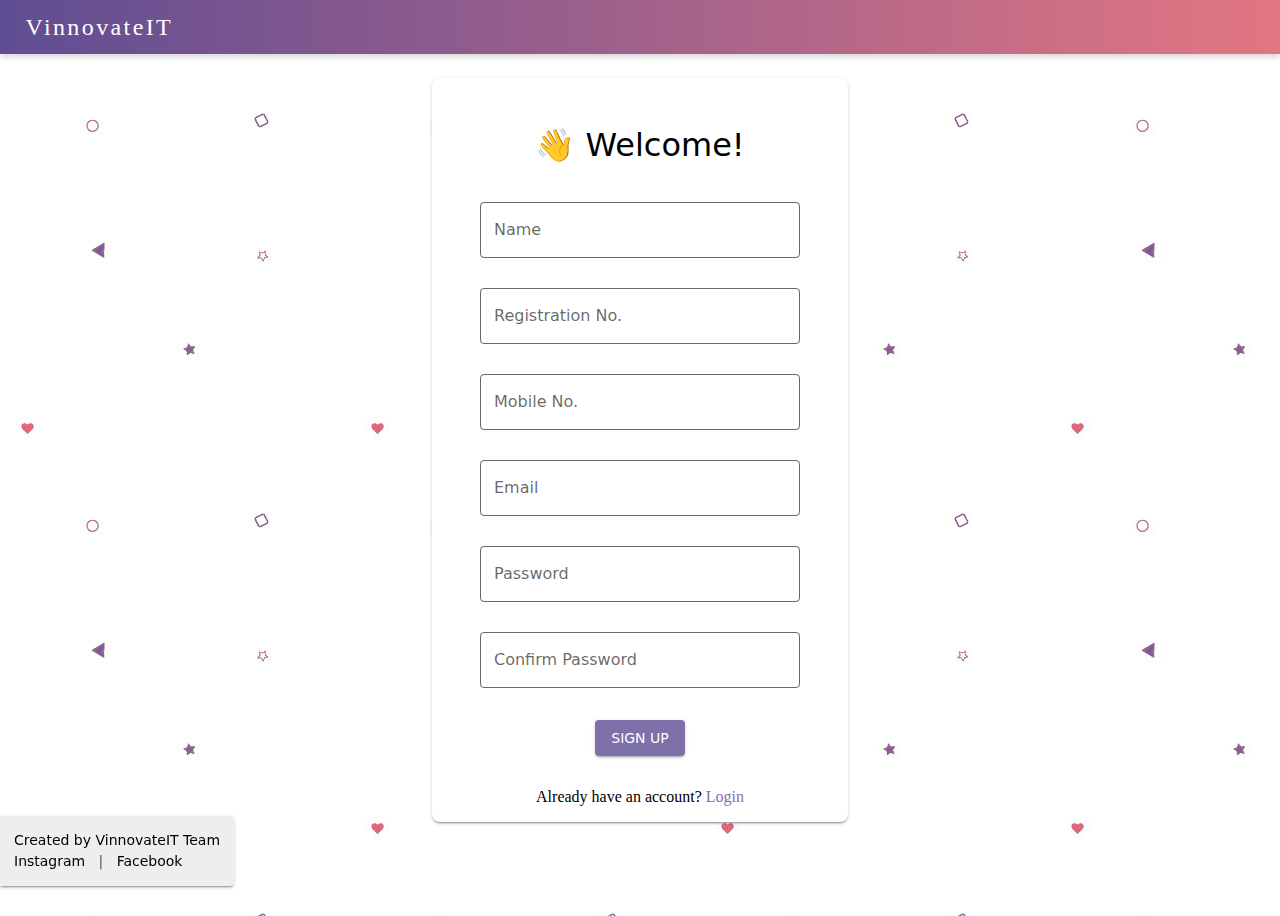
==== register.html @ 1d819ced "signup page created" ====
<html>

<head>
    <title>register</title>
    <meta name="viewport" content="width=device-width, initial-scale=1.0, ,initial-scale=1.0,shrink-to-fit=yes">
    <link href="./res/css/register.css" rel="stylesheet">
    <link href="./res/css/custom-material.css" rel="stylesheet">
</head>

<body>
    <header>
        <div id="head">VinnovateIT</div>
    </header>

    <form class="registration" method="post">
        <h1>👋 Welcome!</h1>

        <label class="pure-material-textfield-outlined">
            <input placeholder=" " type="email" required>
            <span>Name</span>
        </label>

        <label class="pure-material-textfield-outlined">
            <input placeholder=" " type="email" required>
            <span>Registration No.</span>
        </label>

        <label class="pure-material-textfield-outlined">
            <input placeholder=" " type="email" required>
            <span>Mobile No.</span>
        </label>

        <label class="pure-material-textfield-outlined">
            <input placeholder=" " type="email" required>
            <span>Email</span>
        </label>

        <label class="pure-material-textfield-outlined">
            <input placeholder=" " type="password" required>
            <span>Password</span>
        </label>

        <label class="pure-material-textfield-outlined">
            <input placeholder=" " type="Password" required>
            <span>Confirm Password</span>
        </label>

        <button class="pure-material-button-contained" type="submit"
            style="background-color: #5F4D93; opacity: 0.8;">Sign Up</button>

        <div class="done">
            <h1>👌 You're all set!</h1>
            <a class="pure-material-button-text" href="javascript:window.location.reload(true)">Again</a>
        </div>
        <div class="progress">
            <progress class="pure-material-progress-circular" />
        </div>
        <center>
            <div>Already have an account? <a href="log.html" style="color: #5F4D93; opacity: 0.8;"">Login</a></div>
        </center>
    </form>

    <div class=" left-footer"><a href"">Created by VinnovateIT Team</a><br />
                    <a href="#" target="_top">Instagram</a> &nbsp; | &nbsp;
                    <a href="#" target="_top">Facebook</a>
            </div>
</body>

</html>
---- res/css/register.css ----
/* Material Customization */
:root {
    --pure-material-primary-rgb: 255, 191, 0;
    --pure-material-onsurface-rgb: 0, 0, 0;
}

header {
    position: absolute;
    top: 0;
    left: 0;
    width: 100%;
    height: 6%;
    background: transparent linear-gradient(to right, #5F4D93, #E37682) no-repeat padding-box;
    box-shadow: 0px 3px 6px #00000029;
    opacity: 1;
}

#head {
    position: absolute;
    top: 25%;
    left: 2%;
    color: white;
    letter-spacing: 0.1em;
    font-size: 1.5em;
}

body {
    display: flex;
    align-items: center;
    justify-content: center;
    min-height: 100vh;
    background: url("../images/patf.jpg");
}

.registration {
    position: relative;
    border-radius: 8px;
    padding: 16px 48px;
    box-shadow: 0 3px 1px -2px rgba(0, 0, 0, 0.2), 0 2px 2px 0 rgba(0, 0, 0, 0.14), 0 1px 5px 0 rgba(0, 0, 0, 0.12);
    overflow: hidden;
    background-color: white;
}

h1 {
    margin: 32px 0;
    font-family: "Roboto", "Segoe UI", BlinkMacSystemFont, system-ui, -apple-system;
    font-weight: normal;
    text-align: center;
}

.registration>label {
    display: block;
    margin: 24px 0;
    width: 320px;
}

a {
    color: rgb(var(--pure-material-primary-rgb));
    text-decoration: none;
}

a:hover {
    text-decoration: underline;
}

button {
    display: block !important;
    margin: 32px auto;
}

.done,
.progress {
    position: absolute;
    top: 0;
    bottom: 0;
    left: 0;
    right: 0;
    display: flex;
    flex-direction: column;
    align-items: center;
    justify-content: center;
    background-color: white;
    visibility: hidden;
}

.done {
    transition: visibility 0s 1s;
}

.progress {
    opacity: 0;
}

.signed>.progress {
    animation: loading 4s;
}


.left-footer,
.right-footer {
    position: fixed;
    padding: 14px;
    bottom: 14px;
    color: #555;
    background-color: #eee;
    font-family: "Roboto", "Segoe UI", BlinkMacSystemFont, system-ui, -apple-system;
    font-size: 14px;
    line-height: 1.5;
    box-shadow: 0 3px 1px -2px rgba(0, 0, 0, 0.2), 0 2px 2px 0 rgba(0, 0, 0, 0.14), 0 1px 5px 0 rgba(0, 0, 0, 0.12);
}

.left-footer {
    left: 0;
    border-radius: 0 4px 4px 0;
    text-align: left;
}

.right-footer {
    right: 0;
    border-radius: 4px 0 0 4px;
    text-align: right;
}

.left-footer>a,
.right-footer>a {
    color: black;
}

.left-footer>a:hover,
.right-footer>a:hover {
    text-decoration: underline;
}
---- res/css/custom-material.css ----
/* Input Styles */

/* Text Fields */
.pure-material-textfield-outlined {
    --pure-material-safari-helper1: rgb(var(--pure-material-primary-rgb, 33, 150, 243));
    position: relative;
    display: inline-block;
    padding-top: 6px;
    font-family: var(--pure-material-font, "Roboto", "Segoe UI", BlinkMacSystemFont, system-ui, -apple-system);
    font-size: 16px;
    line-height: 1.5;
    overflow: hidden;
}

/* Input, Textarea */
.pure-material-textfield-outlined>input,
.pure-material-textfield-outlined>textarea {
    box-sizing: border-box;
    margin: 0;
    border: solid 1px;
    /* Safari */
    border-color: rgba(var(--pure-material-onsurface-rgb, 0, 0, 0), 0.6);
    border-top-color: transparent;
    border-radius: 4px;
    padding: 15px 13px 15px;
    width: 100%;
    height: inherit;
    color: rgba(var(--pure-material-onsurface-rgb, 0, 0, 0), 0.87);
    background-color: transparent;
    box-shadow: none;
    /* Firefox */
    font-family: inherit;
    font-size: inherit;
    line-height: inherit;
    caret-color: rgb(var(--pure-material-primary-rgb, 33, 150, 243));
    transition: border 0.2s, box-shadow 0.2s;
}

/* Span */
.pure-material-textfield-outlined>input+span,
.pure-material-textfield-outlined>textarea+span {
    position: absolute;
    top: 0;
    left: 0;
    display: flex;
    border-color: rgba(var(--pure-material-onsurface-rgb, 0, 0, 0), 0.6);
    width: 100%;
    max-height: 100%;
    color: rgba(var(--pure-material-onsurface-rgb, 0, 0, 0), 0.6);
    font-size: 75%;
    line-height: 15px;
    cursor: text;
    transition: color 0.2s, font-size 0.2s, line-height 0.2s;
}

/* Corners */
.pure-material-textfield-outlined>input+span::before,
.pure-material-textfield-outlined>input+span::after,
.pure-material-textfield-outlined>textarea+span::before,
.pure-material-textfield-outlined>textarea+span::after {
    content: "";
    display: block;
    box-sizing: border-box;
    margin-top: 6px;
    border-top: solid 1px;
    border-top-color: rgba(var(--pure-material-onsurface-rgb, 0, 0, 0), 0.6);
    min-width: 10px;
    height: 8px;
    pointer-events: none;
    box-shadow: inset 0 1px transparent;
    transition: border-color 0.2s, box-shadow 0.2s;
}

.pure-material-textfield-outlined>input+span::before,
.pure-material-textfield-outlined>textarea+span::before {
    margin-right: 4px;
    border-left: solid 1px transparent;
    border-radius: 4px 0;
}

.pure-material-textfield-outlined>input+span::after,
.pure-material-textfield-outlined>textarea+span::after {
    flex-grow: 1;
    margin-left: 4px;
    border-right: solid 1px transparent;
    border-radius: 0 4px;
}

/* Hover */
.pure-material-textfield-outlined:hover>input,
.pure-material-textfield-outlined:hover>textarea {
    border-color: rgba(var(--pure-material-onsurface-rgb, 0, 0, 0), 0.87);
    border-top-color: transparent;
}

.pure-material-textfield-outlined:hover>input+span::before,
.pure-material-textfield-outlined:hover>textarea+span::before,
.pure-material-textfield-outlined:hover>input+span::after,
.pure-material-textfield-outlined:hover>textarea+span::after {
    border-top-color: rgba(var(--pure-material-onsurface-rgb, 0, 0, 0), 0.87);
}

.pure-material-textfield-outlined:hover>input:not(:focus):placeholder-shown,
.pure-material-textfield-outlined:hover>textarea:not(:focus):placeholder-shown {
    border-color: rgba(var(--pure-material-onsurface-rgb, 0, 0, 0), 0.87);
}

/* Placeholder-shown */
.pure-material-textfield-outlined>input:not(:focus):placeholder-shown,
.pure-material-textfield-outlined>textarea:not(:focus):placeholder-shown {
    border-top-color: rgba(var(--pure-material-onsurface-rgb, 0, 0, 0), 0.6);
}

.pure-material-textfield-outlined>input:not(:focus):placeholder-shown+span,
.pure-material-textfield-outlined>textarea:not(:focus):placeholder-shown+span {
    font-size: inherit;
    line-height: 68px;
}

.pure-material-textfield-outlined>input:not(:focus):placeholder-shown+span::before,
.pure-material-textfield-outlined>textarea:not(:focus):placeholder-shown+span::before,
.pure-material-textfield-outlined>input:not(:focus):placeholder-shown+span::after,
.pure-material-textfield-outlined>textarea:not(:focus):placeholder-shown+span::after {
    border-top-color: transparent;
}

/* Focus */
.pure-material-textfield-outlined>input:focus,
.pure-material-textfield-outlined>textarea:focus {
    border-color: rgb(var(--pure-material-primary-rgb, 33, 150, 243));
    border-top-color: transparent;
    box-shadow: inset 1px 0 var(--pure-material-safari-helper1), inset -1px 0 var(--pure-material-safari-helper1), inset 0 -1px var(--pure-material-safari-helper1);
    outline: none;
}

.pure-material-textfield-outlined>input:focus+span,
.pure-material-textfield-outlined>textarea:focus+span {
    color: rgb(var(--pure-material-primary-rgb, 33, 150, 243));
}

.pure-material-textfield-outlined>input:focus+span::before,
.pure-material-textfield-outlined>input:focus+span::after,
.pure-material-textfield-outlined>textarea:focus+span::before,
.pure-material-textfield-outlined>textarea:focus+span::after {
    border-top-color: var(--pure-material-safari-helper1) !important;
    box-shadow: inset 0 1px var(--pure-material-safari-helper1);
}

/* Disabled */
.pure-material-textfield-outlined>input:disabled,
.pure-material-textfield-outlined>input:disabled+span,
.pure-material-textfield-outlined>textarea:disabled,
.pure-material-textfield-outlined>textarea:disabled+span {
    border-color: rgba(var(--pure-material-onsurface-rgb, 0, 0, 0), 0.38) !important;
    border-top-color: transparent !important;
    color: rgba(var(--pure-material-onsurface-rgb, 0, 0, 0), 0.38);
    pointer-events: none;
}

.pure-material-textfield-outlined>input:disabled+span::before,
.pure-material-textfield-outlined>input:disabled+span::after,
.pure-material-textfield-outlined>textarea:disabled+span::before,
.pure-material-textfield-outlined>textarea:disabled+span::after {
    border-top-color: rgba(var(--pure-material-onsurface-rgb, 0, 0, 0), 0.38) !important;
}

.pure-material-textfield-outlined>input:disabled:placeholder-shown,
.pure-material-textfield-outlined>input:disabled:placeholder-shown+span,
.pure-material-textfield-outlined>textarea:disabled:placeholder-shown,
.pure-material-textfield-outlined>textarea:disabled:placeholder-shown+span {
    border-top-color: rgba(var(--pure-material-onsurface-rgb, 0, 0, 0), 0.38) !important;
}

.pure-material-textfield-outlined>input:disabled:placeholder-shown+span::before,
.pure-material-textfield-outlined>input:disabled:placeholder-shown+span::after,
.pure-material-textfield-outlined>textarea:disabled:placeholder-shown+span::before,
.pure-material-textfield-outlined>textarea:disabled:placeholder-shown+span::after {
    border-top-color: transparent !important;
}

/* Faster transition in Safari for less noticable fractional font-size issue */
@media not all and (min-resolution:.001dpcm) {
    @supports (-webkit-appearance:none) {

        .pure-material-textfield-outlined>input,
        .pure-material-textfield-outlined>input+span,
        .pure-material-textfield-outlined>textarea,
        .pure-material-textfield-outlined>textarea+span,
        .pure-material-textfield-outlined>input+span::before,
        .pure-material-textfield-outlined>input+span::after,
        .pure-material-textfield-outlined>textarea+span::before,
        .pure-material-textfield-outlined>textarea+span::after {
            transition-duration: 0.1s;
        }
    }
}

.pure-material-radio {
    z-index: 0;
    position: relative;
    display: inline-block;
    color: rgba(var(--pure-material-onsurface-rgb, 0, 0, 0), 0.87);
    font-family: var(--pure-material-font, "Roboto", "Segoe UI", BlinkMacSystemFont, system-ui, -apple-system);
    font-size: 16px;
    line-height: 1.5;
}

/* Input */
.pure-material-radio>input {
    appearance: none;
    -moz-appearance: none;
    -webkit-appearance: none;
    z-index: -1;
    position: absolute;
    left: -10px;
    top: -8px;
    display: block;
    margin: 0;
    border-radius: 50%;
    width: 40px;
    height: 40px;
    background-color: rgba(var(--pure-material-onsurface-rgb, 0, 0, 0), 0.6);
    outline: none;
    opacity: 0;
    transform: scale(1);
    pointer-events: none;
    transition: opacity 0.3s, transform 0.2s;
}

/* Span */
.pure-material-radio>span {
    display: inline-block;
    width: 100%;
    cursor: pointer;
}

/* Circle */
.pure-material-radio>span::before {
    content: "";
    display: inline-block;
    box-sizing: border-box;
    margin: 2px 10px 2px 0;
    border: solid 2px;
    /* Safari */
    border-color: rgba(var(--pure-material-onsurface-rgb, 0, 0, 0), 0.6);
    border-radius: 50%;
    width: 20px;
    height: 20px;
    vertical-align: top;
    transition: border-color 0.2s;
}

/* Check */
.pure-material-radio>span::after {
    content: "";
    display: block;
    position: absolute;
    top: 2px;
    left: 0;
    border-radius: 50%;
    width: 10px;
    height: 10px;
    background-color: rgb(var(--pure-material-primary-rgb, 33, 150, 243));
    transform: translate(5px, 5px) scale(0);
    transition: transform 0.2s;
}

/* Checked */
.pure-material-radio>input:checked {
    background-color: rgb(var(--pure-material-primary-rgb, 33, 150, 243));
}

.pure-material-radio>input:checked+span::before {
    border-color: rgb(var(--pure-material-primary-rgb, 33, 150, 243));
}

.pure-material-radio>input:checked+span::after {
    transform: translate(5px, 5px) scale(1);
}

/* Hover, Focus */
.pure-material-radio:hover>input {
    opacity: 0.04;
}

.pure-material-radio>input:focus {
    opacity: 0.12;
}

.pure-material-radio:hover>input:focus {
    opacity: 0.16;
}

/* Active */
.pure-material-radio>input:active {
    opacity: 1;
    transform: scale(0);
    transition: transform 0s, opacity 0s;
}

.pure-material-radio>input:active+span::before {
    border-color: rgb(var(--pure-material-primary-rgb, 33, 150, 243));
}

/* Disabled */
.pure-material-radio>input:disabled {
    opacity: 0;
}

.pure-material-radio>input:disabled+span {
    color: rgba(var(--pure-material-onsurface-rgb, 0, 0, 0), 0.38);
    cursor: initial;
}

.pure-material-radio>input:disabled+span::before {
    border-color: currentColor;
}

.pure-material-radio>input:disabled+span::after {
    background-color: currentColor;
}

/* Buttons */
.pure-material-button-contained {
    position: relative;
    display: inline-block;
    box-sizing: border-box;
    border: none;
    border-radius: 4px;
    padding: 0 16px;
    min-width: 64px;
    height: 36px;
    vertical-align: middle;
    text-align: center;
    text-overflow: ellipsis;
    text-transform: uppercase;
    color: rgb(var(--pure-material-onprimary-rgb, 255, 255, 255));
    background-color: rgb(var(--pure-material-primary-rgb, 33, 150, 243));
    box-shadow: 0 3px 1px -2px rgba(0, 0, 0, 0.2), 0 2px 2px 0 rgba(0, 0, 0, 0.14), 0 1px 5px 0 rgba(0, 0, 0, 0.12);
    font-family: var(--pure-material-font, "Roboto", "Segoe UI", BlinkMacSystemFont, system-ui, -apple-system);
    font-size: 14px;
    font-weight: 500;
    line-height: 36px;
    overflow: hidden;
    outline: none;
    cursor: pointer;
    transition: box-shadow 0.2s;
}

.pure-material-button-contained::-moz-focus-inner {
    border: none;
}

/* Overlay */
.pure-material-button-contained::before {
    content: "";
    position: absolute;
    top: 0;
    bottom: 0;
    left: 0;
    right: 0;
    background-color: rgb(var(--pure-material-onprimary-rgb, 255, 255, 255));
    opacity: 0;
    transition: opacity 0.2s;
}

/* Ripple */
.pure-material-button-contained::after {
    content: "";
    position: absolute;
    left: 50%;
    top: 50%;
    border-radius: 50%;
    padding: 50%;
    width: 32px;
    /* Safari */
    height: 32px;
    /* Safari */
    background-color: rgb(var(--pure-material-onprimary-rgb, 255, 255, 255));
    opacity: 0;
    transform: translate(-50%, -50%) scale(1);
    transition: opacity 1s, transform 0.5s;
}

/* Hover, Focus */
.pure-material-button-contained:hover,
.pure-material-button-contained:focus {
    box-shadow: 0 2px 4px -1px rgba(0, 0, 0, 0.2), 0 4px 5px 0 rgba(0, 0, 0, 0.14), 0 1px 10px 0 rgba(0, 0, 0, 0.12);
}

.pure-material-button-contained:hover::before {
    opacity: 0.08;
}

.pure-material-button-contained:focus::before {
    opacity: 0.24;
}

.pure-material-button-contained:hover:focus::before {
    opacity: 0.3;
}

/* Active */
.pure-material-button-contained:active {
    box-shadow: 0 5px 5px -3px rgba(0, 0, 0, 0.2), 0 8px 10px 1px rgba(0, 0, 0, 0.14), 0 3px 14px 2px rgba(0, 0, 0, 0.12);
}

.pure-material-button-contained:active::after {
    opacity: 0.32;
    transform: translate(-50%, -50%) scale(0);
    transition: transform 0s;
}

/* Disabled */
.pure-material-button-contained:disabled {
    color: rgba(var(--pure-material-onsurface-rgb, 0, 0, 0), 0.38);
    background-color: rgba(var(--pure-material-onsurface-rgb, 0, 0, 0), 0.12);
    box-shadow: none;
    cursor: initial;
}

.pure-material-button-contained:disabled::before {
    opacity: 0;
}

.pure-material-button-contained:disabled::after {
    opacity: 0;
}

/* Checkbox */

.pure-material-checkbox {
    z-index: 0;
    position: relative;
    display: inline-block;
    color: rgba(var(--pure-material-onsurface-rgb, 0, 0, 0), 0.87);
    font-family: var(--pure-material-font, "Roboto", "Segoe UI", BlinkMacSystemFont, system-ui, -apple-system);
    font-size: 16px;
    line-height: 1.5;
}

/* Input */
.pure-material-checkbox>input {
    appearance: none;
    -moz-appearance: none;
    -webkit-appearance: none;
    z-index: -1;
    position: absolute;
    left: -10px;
    top: -8px;
    display: block;
    margin: 0;
    border-radius: 50%;
    width: 40px;
    height: 40px;
    background-color: rgba(var(--pure-material-onsurface-rgb, 0, 0, 0), 0.6);
    box-shadow: none;
    outline: none;
    opacity: 0;
    transform: scale(1);
    pointer-events: none;
    transition: opacity 0.3s, transform 0.2s;
}

/* Span */
.pure-material-checkbox>span {
    display: inline-block;
    width: 100%;
    cursor: pointer;
}

/* Box */
.pure-material-checkbox>span::before {
    content: "";
    display: inline-block;
    box-sizing: border-box;
    margin: 3px 11px 3px 1px;
    border: solid 2px;
    /* Safari */
    border-color: rgba(var(--pure-material-onsurface-rgb, 0, 0, 0), 0.6);
    border-radius: 2px;
    width: 18px;
    height: 18px;
    vertical-align: top;
    transition: border-color 0.2s, background-color 0.2s;
}

/* Checkmark */
.pure-material-checkbox>span::after {
    content: "";
    display: block;
    position: absolute;
    top: 3px;
    left: 1px;
    width: 10px;
    height: 5px;
    border: solid 2px transparent;
    border-right: none;
    border-top: none;
    transform: translate(3px, 4px) rotate(-45deg);
}

/* Checked, Indeterminate */
.pure-material-checkbox>input:checked,
.pure-material-checkbox>input:indeterminate {
    background-color: rgb(var(--pure-material-primary-rgb, 33, 150, 243));
}

.pure-material-checkbox>input:checked+span::before,
.pure-material-checkbox>input:indeterminate+span::before {
    border-color: rgb(var(--pure-material-primary-rgb, 33, 150, 243));
    background-color: rgb(var(--pure-material-primary-rgb, 33, 150, 243));
}

.pure-material-checkbox>input:checked+span::after,
.pure-material-checkbox>input:indeterminate+span::after {
    border-color: rgb(var(--pure-material-onprimary-rgb, 255, 255, 255));
}

.pure-material-checkbox>input:indeterminate+span::after {
    border-left: none;
    transform: translate(4px, 3px);
}

/* Hover, Focus */
.pure-material-checkbox:hover>input {
    opacity: 0.04;
}

.pure-material-checkbox>input:focus {
    opacity: 0.12;
}

.pure-material-checkbox:hover>input:focus {
    opacity: 0.16;
}

/* Active */
.pure-material-checkbox>input:active {
    opacity: 1;
    transform: scale(0);
    transition: transform 0s, opacity 0s;
}

.pure-material-checkbox>input:active+span::before {
    border-color: rgb(var(--pure-material-primary-rgb, 33, 150, 243));
}

.pure-material-checkbox>input:checked:active+span::before {
    border-color: transparent;
    background-color: rgba(var(--pure-material-onsurface-rgb, 0, 0, 0), 0.6);
}

/* Disabled */
.pure-material-checkbox>input:disabled {
    opacity: 0;
}

.pure-material-checkbox>input:disabled+span {
    color: rgba(var(--pure-material-onsurface-rgb, 0, 0, 0), 0.38);
    cursor: initial;
}

.pure-material-checkbox>input:disabled+span::before {
    border-color: currentColor;
}

.pure-material-checkbox>input:checked:disabled+span::before,
.pure-material-checkbox>input:indeterminate:disabled+span::before {
    border-color: transparent;
    background-color: currentColor;
}





























/* Empty Button */
.pure-material-button-text {
    position: relative;
    display: inline-block;
    box-sizing: border-box;
    border: none;
    border-radius: 4px;
    padding: 0 8px;
    min-width: 64px;
    height: 36px;
    vertical-align: middle;
    text-align: center;
    text-overflow: ellipsis;
    text-transform: uppercase;
    color: rgb(var(--pure-material-primary-rgb, 33, 150, 243));
    background-color: transparent;
    font-family: var(--pure-material-font, "Roboto", "Segoe UI", BlinkMacSystemFont, system-ui, -apple-system);
    font-size: 14px;
    font-weight: 500;
    line-height: 36px;
    overflow: hidden;
    outline: none;
    cursor: pointer;
}

.pure-material-button-text::-moz-focus-inner {
    border: none;
}

/* Overlay */
.pure-material-button-text::before {
    content: "";
    position: absolute;
    left: 0;
    right: 0;
    top: 0;
    bottom: 0;
    background-color: currentColor;
    opacity: 0;
    transition: opacity 0.2s;
}

/* Ripple */
.pure-material-button-text::after {
    content: "";
    position: absolute;
    left: 50%;
    top: 50%;
    border-radius: 50%;
    padding: 50%;
    width: 32px;
    height: 32px;
    background-color: currentColor;
    opacity: 0;
    transform: translate(-50%, -50%) scale(1);
    transition: opacity 1s, transform 0.5s;
}

/* Hover, Focus */
.pure-material-button-text:hover::before {
    opacity: 0.04;
}

.pure-material-button-text:focus::before {
    opacity: 0.12;
}

.pure-material-button-text:hover:focus::before {
    opacity: 0.16;
}

/* Active */
.pure-material-button-text:active::after {
    opacity: 0.16;
    transform: translate(-50%, -50%) scale(0);
    transition: transform 0s;
}

/* Disabled */
.pure-material-button-text:disabled {
    color: rgba(var(--pure-material-onsurface-rgb, 0, 0, 0), 0.38);
    background-color: transparent;
    cursor: initial;
}

.pure-material-button-text:disabled::before {
    opacity: 0;
}

.pure-material-button-text:disabled::after {
    opacity: 0;
}
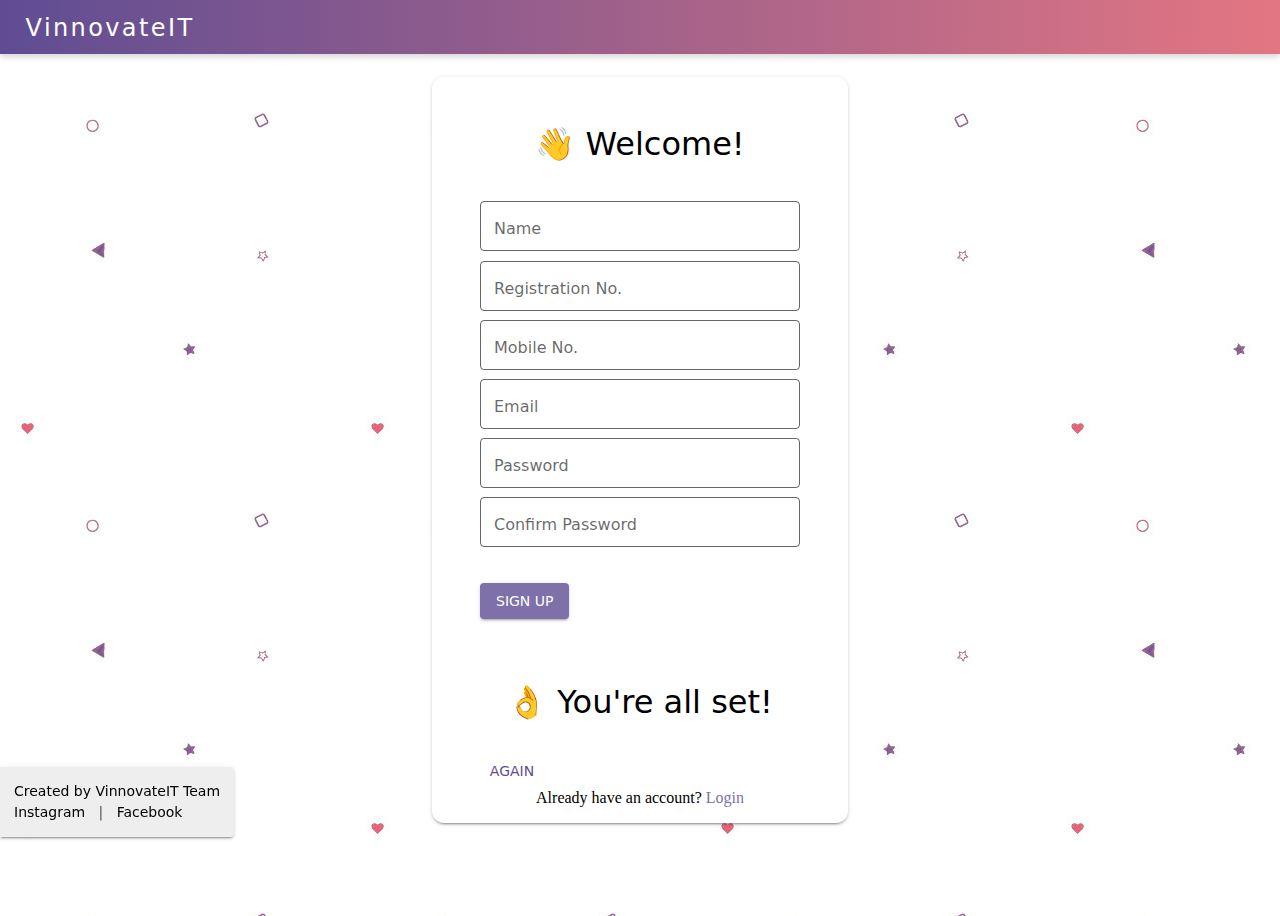
==== commit 38b78869: "added timer" ====
--- a/res/css/register.css
+++ b/res/css/register.css
@@ -18,6 +18,7 @@
 #head {
     position: absolute;
     top: 25%;
+    font-family: "Segoe UI", BlinkMacSystemFont, system-ui, -apple-system;
     left: 2%;
     color: white;
     letter-spacing: 0.1em;
@@ -34,7 +35,7 @@
 
 .registration {
     position: relative;
-    border-radius: 8px;
+    border-radius: 12px;
     padding: 16px 48px;
     box-shadow: 0 3px 1px -2px rgba(0, 0, 0, 0.2), 0 2px 2px 0 rgba(0, 0, 0, 0.14), 0 1px 5px 0 rgba(0, 0, 0, 0.12);
     overflow: hidden;
@@ -50,7 +51,7 @@
 
 .registration>label {
     display: block;
-    margin: 24px 0;
+    margin: 1% 0;
     width: 320px;
 }
 
@@ -64,43 +65,39 @@
 }
 
 button {
-    display: block !important;
+    display: block;
     margin: 32px auto;
 }
 
-.done,
-.progress {
-    position: absolute;
-    top: 0;
-    bottom: 0;
-    left: 0;
-    right: 0;
-    display: flex;
-    flex-direction: column;
-    align-items: center;
-    justify-content: center;
-    background-color: white;
-    visibility: hidden;
-}
+
 
 .done {
     transition: visibility 0s 1s;
 }
 
 .progress {
-    opacity: 0;
+    background: linear-gradient(to right, #5F4D93, #E37682) no-repeat padding-box;
+display: none;
+    position: absolute;
+    top: 0;
+    bottom: 0;
+    left: 0;
+    right: 0;
+    color: white;
+    z-index: 100;
+    opacity: 0.91;
+    border-radius: 12px;
 }
 
-.signed>.progress {
-    animation: loading 4s;
+.circular-progress {
+    margin-top: 72%;
 }
-
 
 .left-footer,
 .right-footer {
     position: fixed;
     padding: 14px;
-    bottom: 14px;
+    bottom: 7%;
     color: #555;
     background-color: #eee;
     font-family: "Roboto", "Segoe UI", BlinkMacSystemFont, system-ui, -apple-system;
@@ -131,3 +128,10 @@
     text-decoration: underline;
 }
 
+.error {
+    display: none;
+}
+
+.loginFormField{
+    display: none;
+}--- a/res/css/custom-material.css
+++ b/res/css/custom-material.css
@@ -4,7 +4,7 @@
 
 /* Text Fields */
 .pure-material-textfield-outlined {
-    --pure-material-safari-helper1: rgb(var(--pure-material-primary-rgb, 33, 150, 243));
+    --pure-material-safari-helper1:  #5F4D93;
     position: relative;
     display: inline-block;
     padding-top: 6px;
@@ -24,7 +24,7 @@
     border-color: rgba(var(--pure-material-onsurface-rgb, 0, 0, 0), 0.6);
     border-top-color: transparent;
     border-radius: 4px;
-    padding: 15px 13px 15px;
+    padding: 11px 10px 13px;
     width: 100%;
     height: inherit;
     color: rgba(var(--pure-material-onsurface-rgb, 0, 0, 0), 0.87);
@@ -34,7 +34,7 @@
     font-family: inherit;
     font-size: inherit;
     line-height: inherit;
-    caret-color: rgb(var(--pure-material-primary-rgb, 33, 150, 243));
+    caret-color:  #5F4D93;
     transition: border 0.2s, box-shadow 0.2s;
 }
 
@@ -129,7 +129,7 @@
 /* Focus */
 .pure-material-textfield-outlined>input:focus,
 .pure-material-textfield-outlined>textarea:focus {
-    border-color: rgb(var(--pure-material-primary-rgb, 33, 150, 243));
+    border-color:  #5F4D93;
     border-top-color: transparent;
     box-shadow: inset 1px 0 var(--pure-material-safari-helper1), inset -1px 0 var(--pure-material-safari-helper1), inset 0 -1px var(--pure-material-safari-helper1);
     outline: none;
@@ -137,7 +137,7 @@
 
 .pure-material-textfield-outlined>input:focus+span,
 .pure-material-textfield-outlined>textarea:focus+span {
-    color: rgb(var(--pure-material-primary-rgb, 33, 150, 243));
+    color:  #5F4D93;
 }
 
 .pure-material-textfield-outlined>input:focus+span::before,
@@ -262,18 +262,18 @@
     border-radius: 50%;
     width: 10px;
     height: 10px;
-    background-color: rgb(var(--pure-material-primary-rgb, 33, 150, 243));
+    background-color:  #5F4D93;
     transform: translate(5px, 5px) scale(0);
     transition: transform 0.2s;
 }
 
 /* Checked */
 .pure-material-radio>input:checked {
-    background-color: rgb(var(--pure-material-primary-rgb, 33, 150, 243));
+    background-color:  #5F4D93;
 }
 
 .pure-material-radio>input:checked+span::before {
-    border-color: rgb(var(--pure-material-primary-rgb, 33, 150, 243));
+    border-color:  #5F4D93;
 }
 
 .pure-material-radio>input:checked+span::after {
@@ -301,7 +301,7 @@
 }
 
 .pure-material-radio>input:active+span::before {
-    border-color: rgb(var(--pure-material-primary-rgb, 33, 150, 243));
+    border-color:  #5F4D93;
 }
 
 /* Disabled */
@@ -337,7 +337,7 @@
     text-overflow: ellipsis;
     text-transform: uppercase;
     color: rgb(var(--pure-material-onprimary-rgb, 255, 255, 255));
-    background-color: rgb(var(--pure-material-primary-rgb, 33, 150, 243));
+    background-color:  #5F4D93;
     box-shadow: 0 3px 1px -2px rgba(0, 0, 0, 0.2), 0 2px 2px 0 rgba(0, 0, 0, 0.14), 0 1px 5px 0 rgba(0, 0, 0, 0.12);
     font-family: var(--pure-material-font, "Roboto", "Segoe UI", BlinkMacSystemFont, system-ui, -apple-system);
     font-size: 14px;
@@ -505,13 +505,13 @@
 /* Checked, Indeterminate */
 .pure-material-checkbox>input:checked,
 .pure-material-checkbox>input:indeterminate {
-    background-color: rgb(var(--pure-material-primary-rgb, 33, 150, 243));
+    background-color:  #5F4D93;
 }
 
 .pure-material-checkbox>input:checked+span::before,
 .pure-material-checkbox>input:indeterminate+span::before {
-    border-color: rgb(var(--pure-material-primary-rgb, 33, 150, 243));
-    background-color: rgb(var(--pure-material-primary-rgb, 33, 150, 243));
+    border-color:  #5F4D93;
+    background-color:  #5F4D93;
 }
 
 .pure-material-checkbox>input:checked+span::after,
@@ -545,7 +545,7 @@
 }
 
 .pure-material-checkbox>input:active+span::before {
-    border-color: rgb(var(--pure-material-primary-rgb, 33, 150, 243));
+    border-color:  #5F4D93;
 }
 
 .pure-material-checkbox>input:checked:active+span::before {
@@ -573,6 +573,124 @@
     background-color: currentColor;
 }
 
+
+/* Progress */
+.pure-material-progress-circular {
+    -webkit-appearance: none;
+    -moz-appearance: none;
+    appearance: none;
+    box-sizing: border-box;
+    border: none;
+    border-radius: 50%;
+    padding: 0.25em;
+    width: 3em;
+    height: 3em;
+    background-color: transparent;
+    font-size: 16px;
+    overflow: hidden;
+}
+
+.pure-material-progress-circular::-webkit-progress-bar {
+    background-color: transparent;
+}
+
+/* Indeterminate */
+.pure-material-progress-circular:indeterminate {
+    -webkit-mask-image: linear-gradient(transparent 50%, black 50%), linear-gradient(to right, transparent 50%, black 50%);
+    mask-image: linear-gradient(transparent 50%, black 50%), linear-gradient(to right, transparent 50%, black 50%);
+    animation: pure-material-progress-circular 6s infinite cubic-bezier(0.3, 0.6, 1, 1);
+}
+
+:-ms-lang(x), .pure-material-progress-circular:indeterminate {
+    animation: none;
+}
+
+.pure-material-progress-circular:indeterminate::before,
+.pure-material-progress-circular:indeterminate::-webkit-progress-value {
+    content: "";
+    display: block;
+    box-sizing: border-box;
+    margin-bottom: 0.25em;
+    border: solid 0.25em transparent;
+    border-top-color: currentColor;
+    border-radius: 50%;
+    width: 100% !important;
+    height: 100%;
+    background-color: transparent;
+    animation: pure-material-progress-circular-pseudo 0.75s infinite linear alternate;
+}
+
+.pure-material-progress-circular:indeterminate::-moz-progress-bar {
+    box-sizing: border-box;
+    border: solid 0.25em transparent;
+    border-top-color: currentColor;
+    border-radius: 50%;
+    width: 100%;
+    height: 100%;
+    background-color: transparent;
+    animation: pure-material-progress-circular-pseudo 0.75s infinite linear alternate;
+}
+
+.pure-material-progress-circular:indeterminate::-ms-fill {
+    animation-name: -ms-ring;
+}
+
+@keyframes pure-material-progress-circular {
+    0% {
+        transform: rotate(0deg);
+    }
+    12.5% {
+        transform: rotate(180deg);
+        animation-timing-function: linear;
+    }
+    25% {
+        transform: rotate(630deg);
+    }
+    37.5% {
+        transform: rotate(810deg);
+        animation-timing-function: linear;
+    }
+    50% {
+        transform: rotate(1260deg);
+    }
+    62.5% {
+        transform: rotate(1440deg);
+        animation-timing-function: linear;
+    }
+    75% {
+        transform: rotate(1890deg);
+    }
+    87.5% {
+        transform: rotate(2070deg);
+        animation-timing-function: linear;
+    }
+    100% {
+        transform: rotate(2520deg);
+    }
+}
+
+@keyframes pure-material-progress-circular-pseudo {
+    0% {
+        transform: rotate(-30deg);
+    }
+    29.4% {
+        border-left-color: transparent;
+    }
+    29.41% {
+        border-left-color: currentColor;
+    }
+    64.7% {
+        border-bottom-color: transparent;
+    }
+    64.71% {
+        border-bottom-color: currentColor;
+    }
+    100% {
+        border-left-color: currentColor;
+        border-bottom-color: currentColor;
+        transform: rotate(225deg);
+    }
+}
 
 
 
@@ -615,7 +733,7 @@
     text-align: center;
     text-overflow: ellipsis;
     text-transform: uppercase;
-    color: rgb(var(--pure-material-primary-rgb, 33, 150, 243));
+    color:  #5F4D93;
     background-color: transparent;
     font-family: var(--pure-material-font, "Roboto", "Segoe UI", BlinkMacSystemFont, system-ui, -apple-system);
     font-size: 14px;
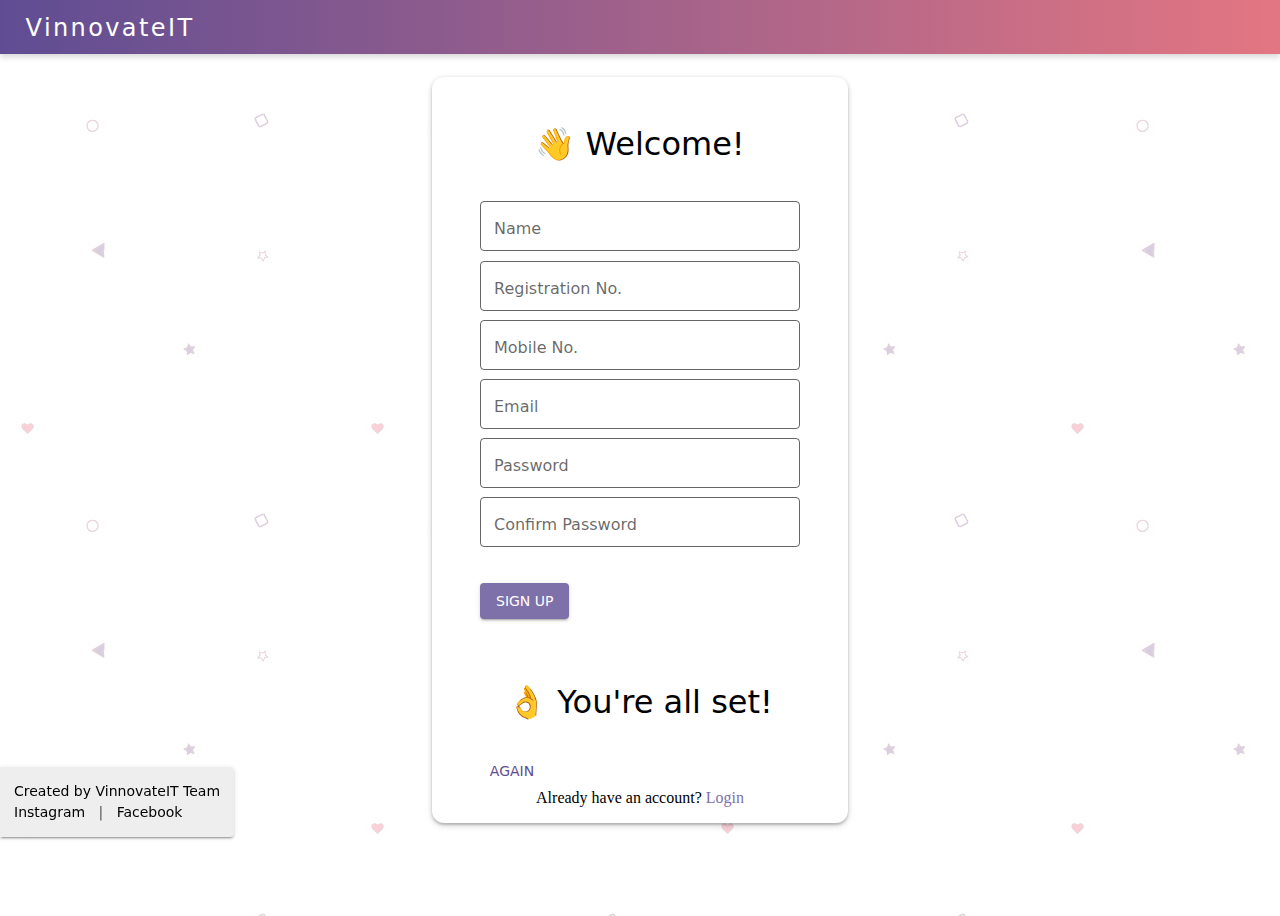
==== commit efb1120a: "chatbox added" ====
--- a/register.html
+++ b/register.html
@@ -64,6 +64,21 @@
                     <a href="#" target="_top">Instagram</a> &nbsp; | &nbsp;
                     <a href="#" target="_top">Facebook</a>
             </div>
+
+
+            <!--Start of Tawk.to Script-->
+            <script type="text/javascript">
+                var Tawk_API = Tawk_API || {}, Tawk_LoadStart = new Date();
+                (function () {
+                    var s1 = document.createElement("script"), s0 = document.getElementsByTagName("script")[0];
+                    s1.async = true;
+                    s1.src = 'https://embed.tawk.to/5de807b543be710e1d209599/default';
+                    s1.charset = 'UTF-8';
+                    s1.setAttribute('crossorigin', '*');
+                    s0.parentNode.insertBefore(s1, s0);
+                })();
+            </script>
+            <!--End of Tawk.to Script-->
 </body>
 
 </html>--- a/res/css/register.css
+++ b/res/css/register.css
@@ -31,13 +31,15 @@
     justify-content: center;
     min-height: 100vh;
     background: url("../images/patf.jpg");
+    background-color: rgba(255,255,255,0.7);
+    background-blend-mode: lighten;
 }
 
 .registration {
     position: relative;
     border-radius: 12px;
     padding: 16px 48px;
-    box-shadow: 0 3px 1px -2px rgba(0, 0, 0, 0.2), 0 2px 2px 0 rgba(0, 0, 0, 0.14), 0 1px 5px 0 rgba(0, 0, 0, 0.12);
+    box-shadow: 0 3px 9px -2px rgba(0, 0, 0, 0.2), 0 2px 2px 0 rgba(0, 0, 0, 0.14), 0 1px 5px 0 rgba(0, 0, 0, 0.12);
     overflow: hidden;
     background-color: white;
 }
